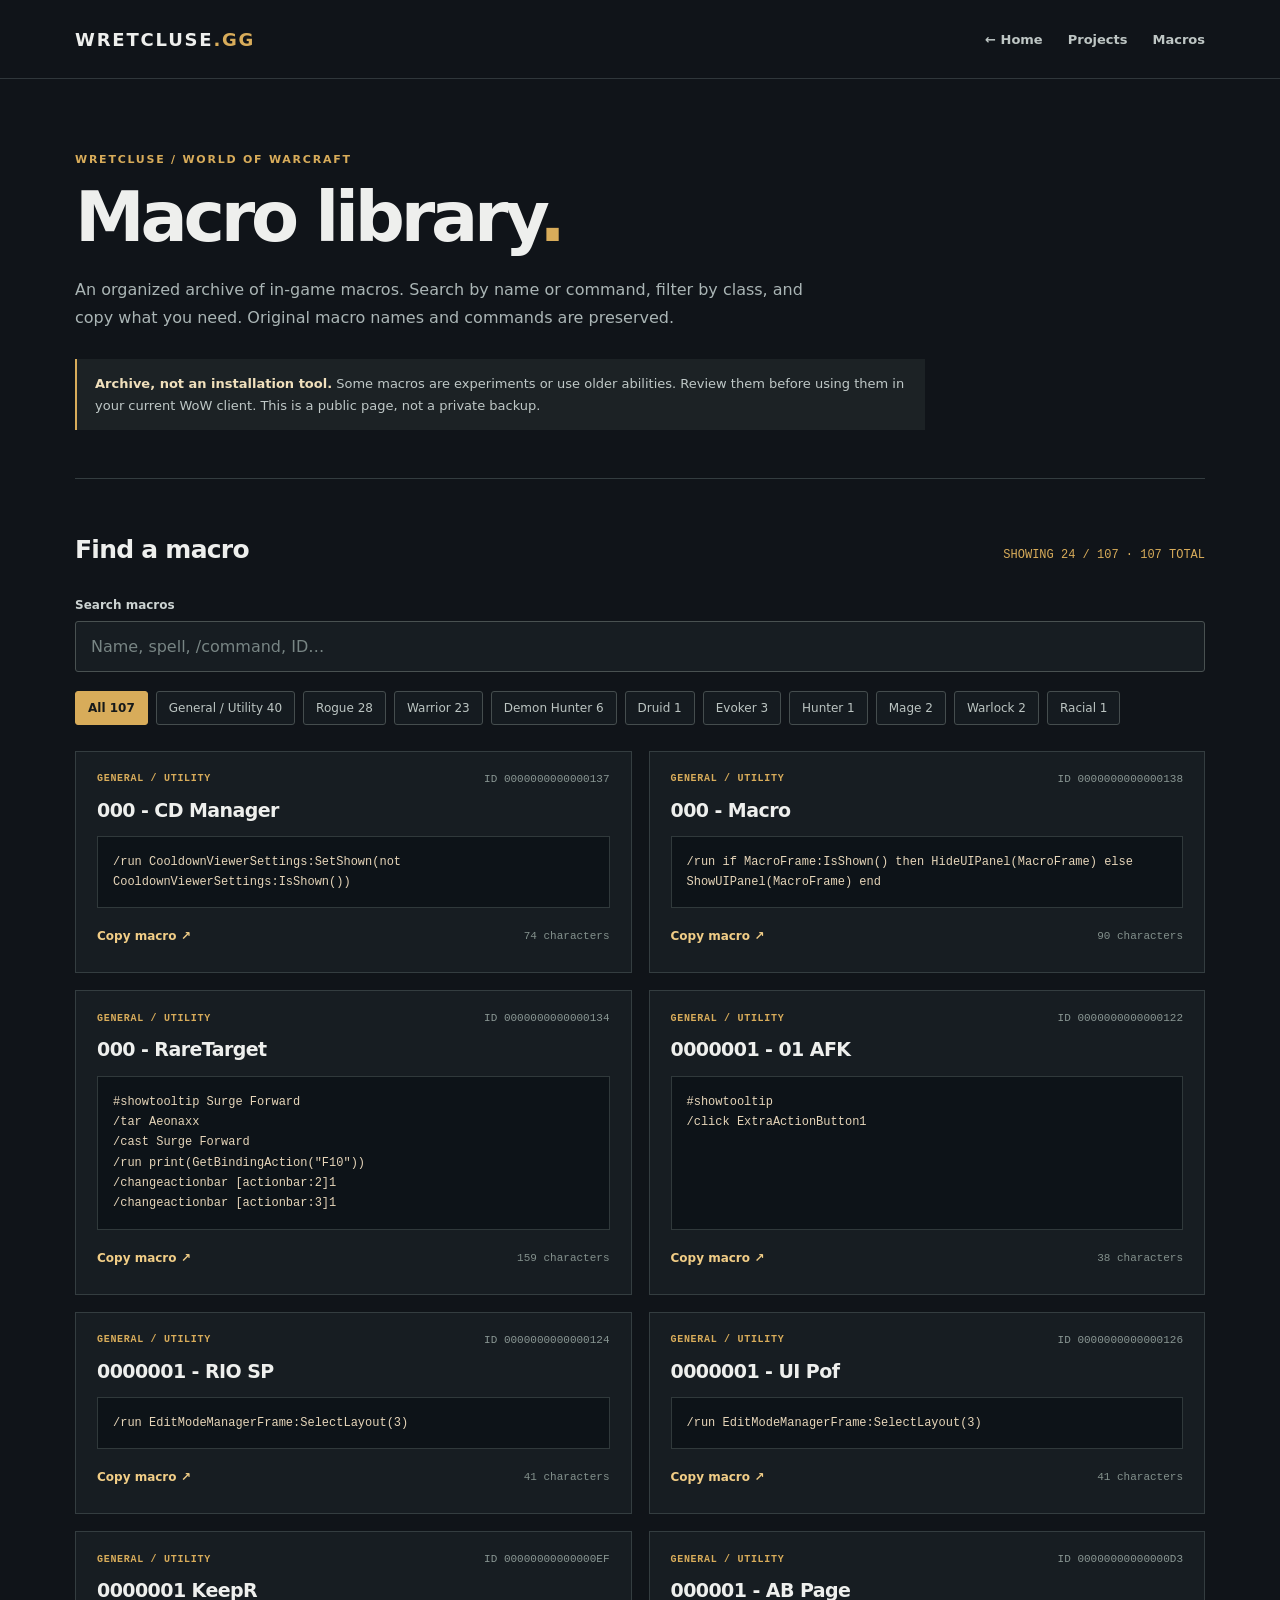
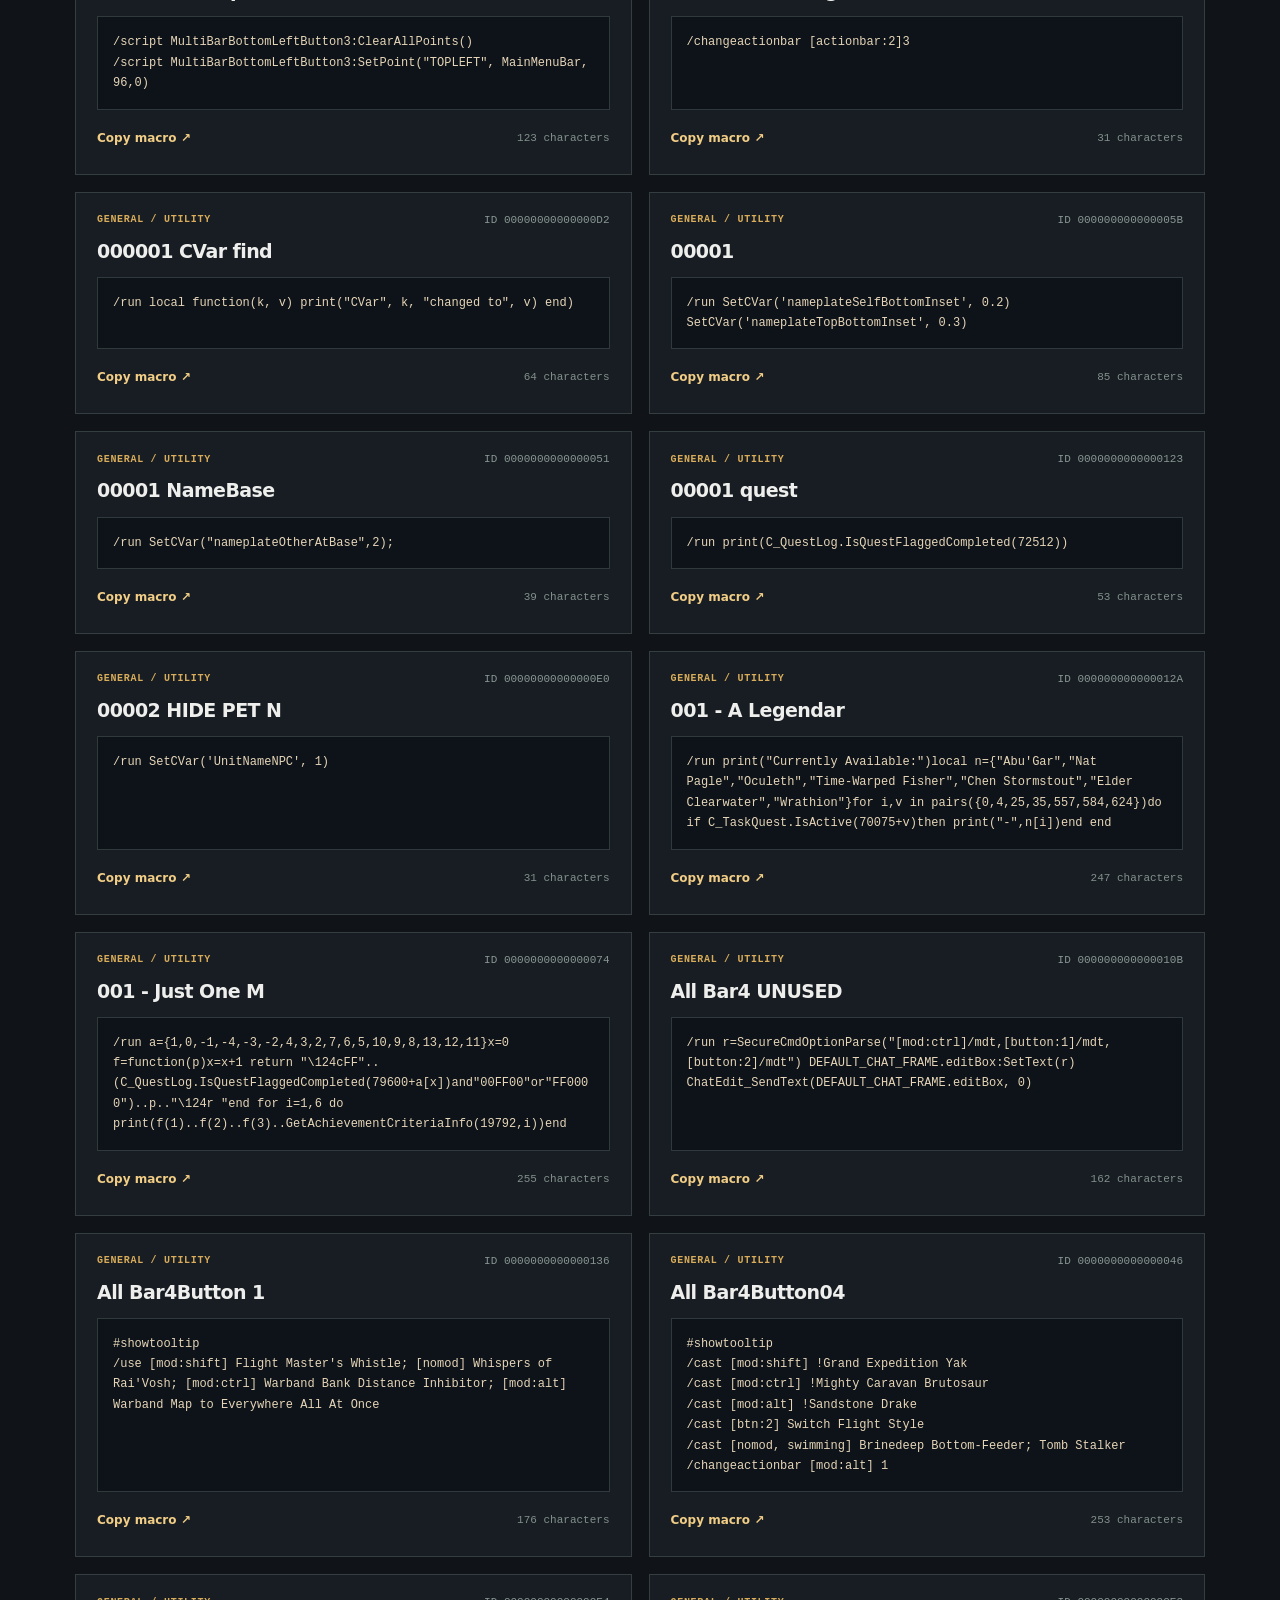
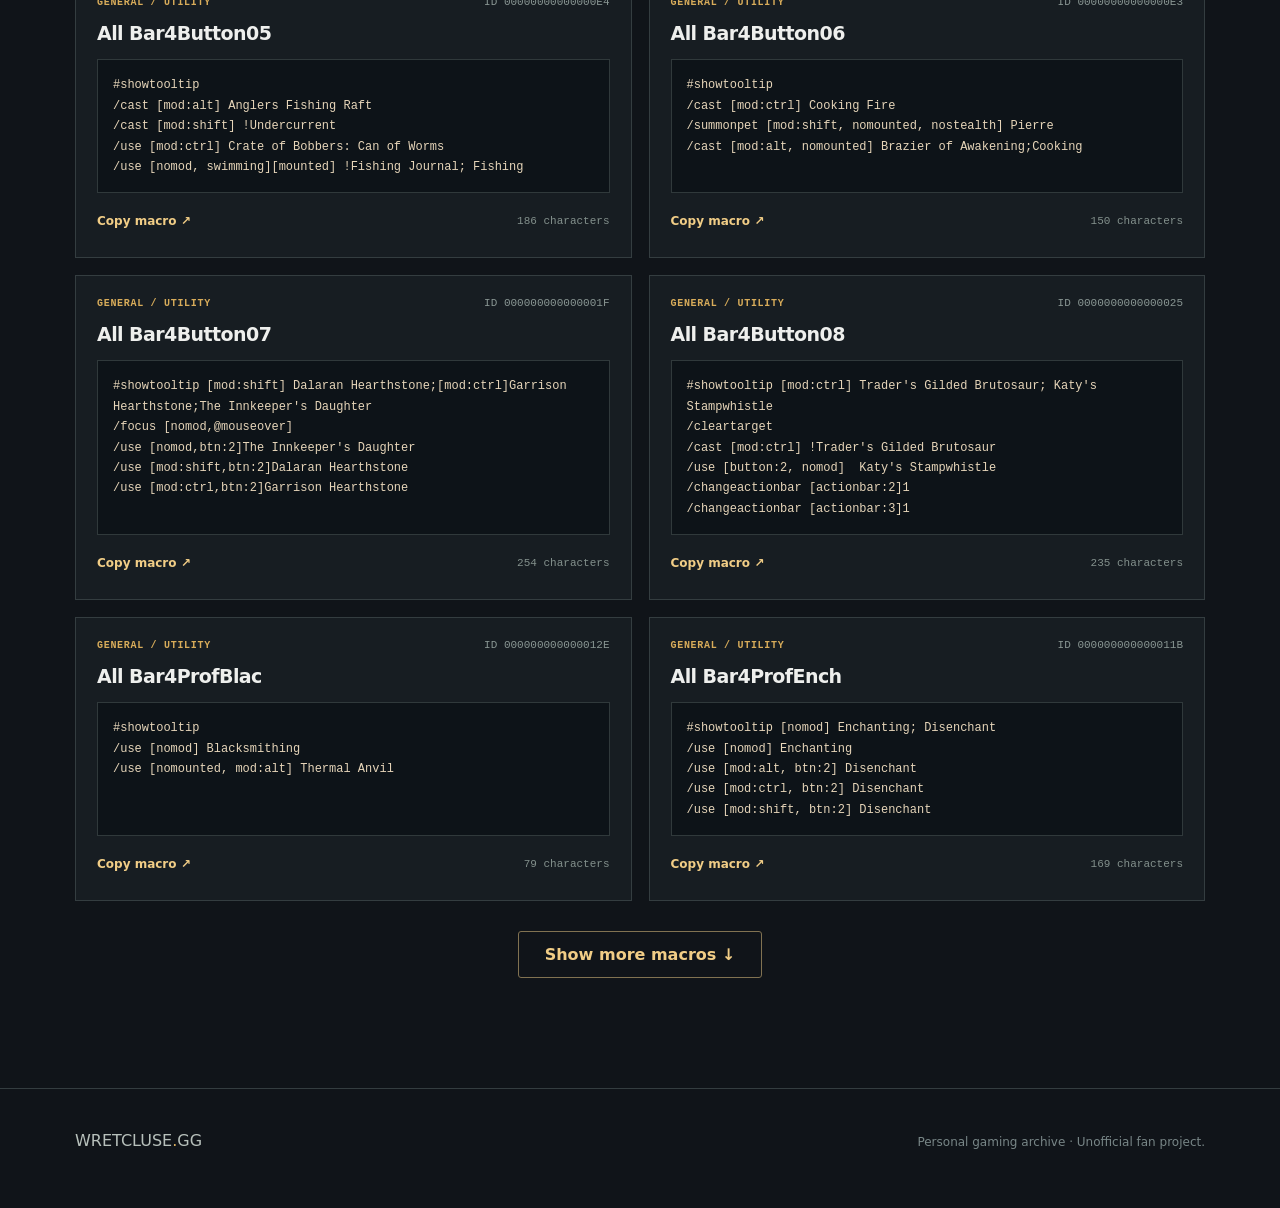
==== macros/index.html @ a11de262 "Add files via upload" ====
<!doctype html>
<html lang="en"><head>
<meta charset="utf-8"><meta name="viewport" content="width=device-width,initial-scale=1">
<meta name="theme-color" content="#101419"><meta name="description" content="Wretcluse's personal World of Warcraft macro library.">
<title>Macro Library — Wretcluse</title>
<link rel="icon" type="image/svg+xml" href="../favicon.svg">
<link rel="stylesheet" href="library.css">
<script src="macro-data.js" defer></script><script src="library.js" defer></script>
</head><body>
<a href="#results" class="skip">Skip to macros</a>
<header class="header"><div class="wrap head-row"><a class="brand" href="../index.html">WRETCLUSE<span>.GG</span></a><nav aria-label="Site navigation"><a href="../index.html">← Home</a><a href="../index.html#projects">Projects</a><a aria-current="page" href="./">Macros</a></nav></div></header>
<main class="wrap">
<section class="intro"><div class="eyebrow">WRETCLUSE / WORLD OF WARCRAFT</div><h1>Macro library<span>.</span></h1>
<p>An organized archive of in-game macros. Search by name or command, filter by class, and copy what you need. Original macro names and commands are preserved.</p>
<div class="archive-note"><strong>Archive, not an installation tool.</strong> Some macros are experiments or use older abilities. Review them before using them in your current WoW client. This is a public page, not a private backup.</div>
</section>
<section class="browse" aria-labelledby="browse-heading"><div class="section-top"><h2 id="browse-heading">Find a macro</h2><span id="summary" aria-live="polite">Loading…</span></div>
<div class="control-row"><label class="search-label" for="search">Search macros</label><input id="search" type="search" placeholder="Name, spell, /command, ID…" autocomplete="off" spellcheck="false"></div>
<div id="filters" class="filters" aria-label="Filter by class"></div>
<div id="results" class="cards" aria-live="off"></div><p id="none" class="empty" hidden>No macros match these filters.</p>
<div class="pager"><button type="button" id="more" hidden>Show more macros ↓</button></div>
</section>
</main><footer class="footer"><div class="wrap"><span>WRETCLUSE<span class="gold">.</span>GG</span><p>Personal gaming archive · Unofficial fan project.</p></div></footer>
<div id="announcer" class="sr-only" aria-live="polite" role="status"></div></body></html>
---- macros/library.css ----
:root{color-scheme:dark;--bg:#101419;--gold:#d8ac5a;--goldsoft:#f1cd86;--text:#eeefed;--muted:#aab5b5;--dim:#788687;--line:#343d40;--panel:#171d22;font-family:'Segoe UI',Inter,system-ui,sans-serif}*{box-sizing:border-box}html{scroll-behavior:smooth}body{margin:0;min-width:320px;background:var(--bg);color:var(--text)}a{color:inherit;text-decoration:none}button,input{font:inherit}button{cursor:pointer}button:focus-visible,input:focus-visible,a:focus-visible{outline:2px solid var(--goldsoft);outline-offset:3px}.wrap{width:min(1130px,calc(100% - 52px));margin:0 auto}.header{border-bottom:1px solid #30373b;background:#101419}.head-row{min-height:78px;display:flex;align-items:center;justify-content:space-between;gap:16px}.brand{font-weight:850;letter-spacing:.1em;font-size:18px}.brand span,.gold{color:var(--gold)}nav{display:flex;gap:25px;color:#bec6c4;font-size:13px;font-weight:600}nav a:hover{color:var(--goldsoft)}.intro{padding:74px 0 48px}.eyebrow{font-size:11px;letter-spacing:.16em;color:var(--gold);font-weight:800}.intro h1{font-size:clamp(42px,6.5vw,70px);letter-spacing:-.06em;margin:14px 0 20px;line-height:1.08}.intro h1 span{color:var(--gold)}.intro>p{max-width:730px;color:var(--muted);font-size:16px;line-height:1.8}.archive-note{max-width:850px;border-left:2px solid var(--gold);background:#1c2225;padding:14px 18px;color:#bfc8c7;font-size:13px;line-height:1.65;margin-top:26px}.archive-note strong{color:#f0e0bc}.browse{border-top:1px solid var(--line);padding:35px 0 110px}.section-top{display:flex;align-items:baseline;justify-content:space-between;gap:15px}.section-top h2{font-size:25px;letter-spacing:-.03em}.section-top span{font:12px Consolas,monospace;color:var(--gold)}.control-row{display:grid;gap:9px;margin:13px 0 19px}.search-label{font-size:12px;color:#ccd3d2;font-weight:700}.control-row input{width:100%;padding:15px;background:#171d22;border:1px solid #495151;border-radius:3px;color:white}.control-row input::placeholder{color:#788584}.filters{display:flex;flex-wrap:wrap;gap:8px;margin-bottom:26px}.filter{border:1px solid #454d4e;color:#bcc5c2;background:#151b20;border-radius:3px;font-size:12px;padding:9px 12px}.filter:hover{border-color:#857555}.filter[aria-pressed=true]{background:var(--gold);border-color:var(--gold);color:#16191a;font-weight:750}.cards{display:grid;grid-template-columns:repeat(2,minmax(0,1fr));gap:17px}.card{min-width:0;background:var(--panel);border:1px solid var(--line);padding:21px;display:flex;flex-direction:column;gap:13px}.card-head{display:flex;align-items:center;justify-content:space-between;gap:10px}.category{font:750 10px Consolas,monospace;letter-spacing:.07em;text-transform:uppercase;color:var(--gold)}.id{font:11px Consolas,monospace;color:#899693}.card h3{font-size:19px;line-height:1.32;letter-spacing:-.03em;margin:0;overflow-wrap:anywhere}.code{font:12px/1.7 Consolas,'Courier New',monospace;white-space:pre-wrap;overflow-wrap:anywhere;background:#0d1318;color:#e6d5b9;border:1px solid #30393b;padding:15px;overflow-x:auto;flex:1;margin:0;tab-size:2}.card-foot{display:flex;align-items:center;justify-content:space-between;gap:13px}.copy{border:0;background:transparent;color:var(--goldsoft);font-size:12px;font-weight:750;padding:8px 0}.copy:hover{color:#ffe5a6}.length{font:11px Consolas,monospace;color:#83908c}.pager{text-align:center;margin-top:30px}.pager button{padding:13px 26px;border:1px solid #817251;background:transparent;color:var(--goldsoft);font-weight:700;border-radius:3px}.pager button:hover{background:#26241f}.empty{text-align:center;color:var(--muted);padding:50px 0}.footer{border-top:1px solid var(--line);padding:34px 0;color:#b7c0bb}.footer>.wrap{display:flex;align-items:baseline;justify-content:space-between;gap:20px}.footer p{font-size:12px;color:var(--dim)}.skip,.sr-only{position:absolute;width:1px;height:1px;overflow:hidden;clip:rect(0,0,0,0);white-space:nowrap}.skip:focus{position:static;width:auto;height:auto;clip:auto;display:block;padding:12px;background:var(--gold);color:black}@media(max-width:720px){.wrap{width:calc(100% - 32px)}.head-row{flex-wrap:wrap;padding:16px 0}.cards{grid-template-columns:1fr}.intro{padding-top:52px}.footer>.wrap{display:block}nav{gap:18px}}@media(prefers-reduced-motion:reduce){html{scroll-behavior:auto}}
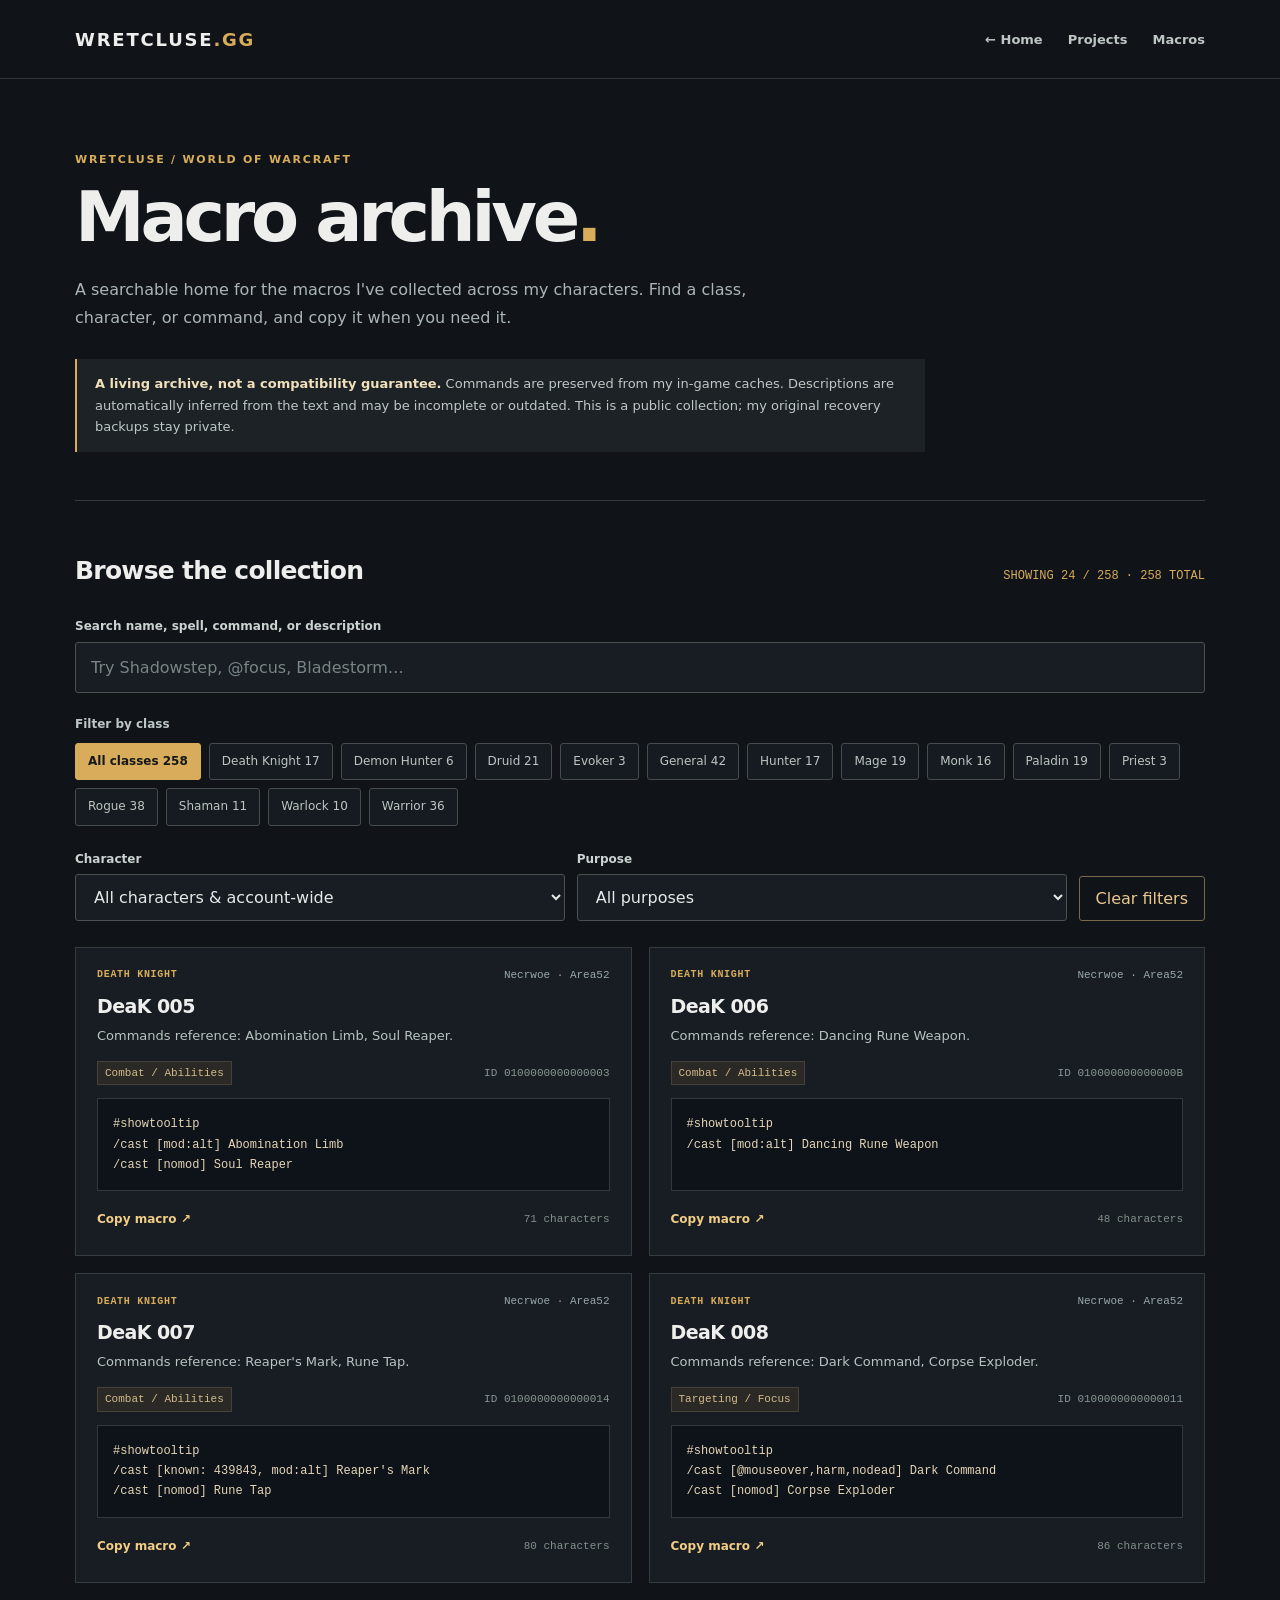
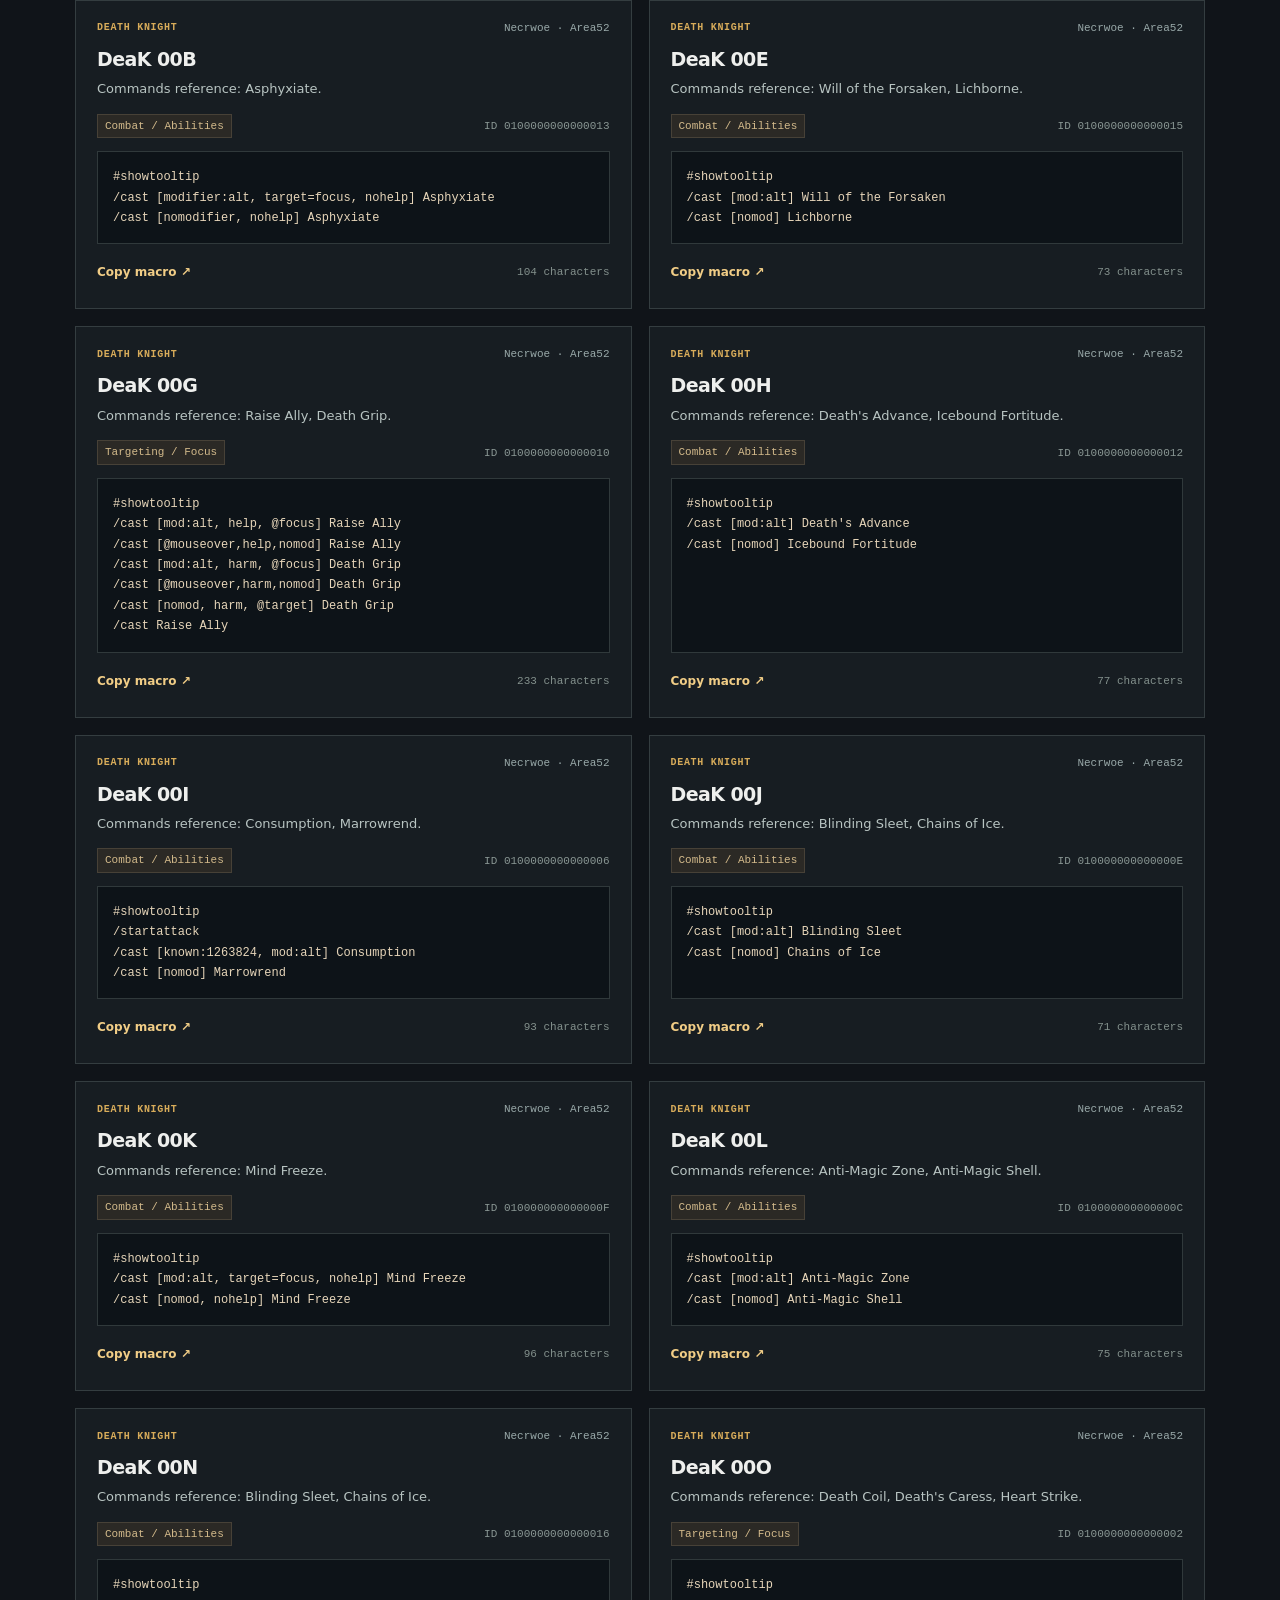
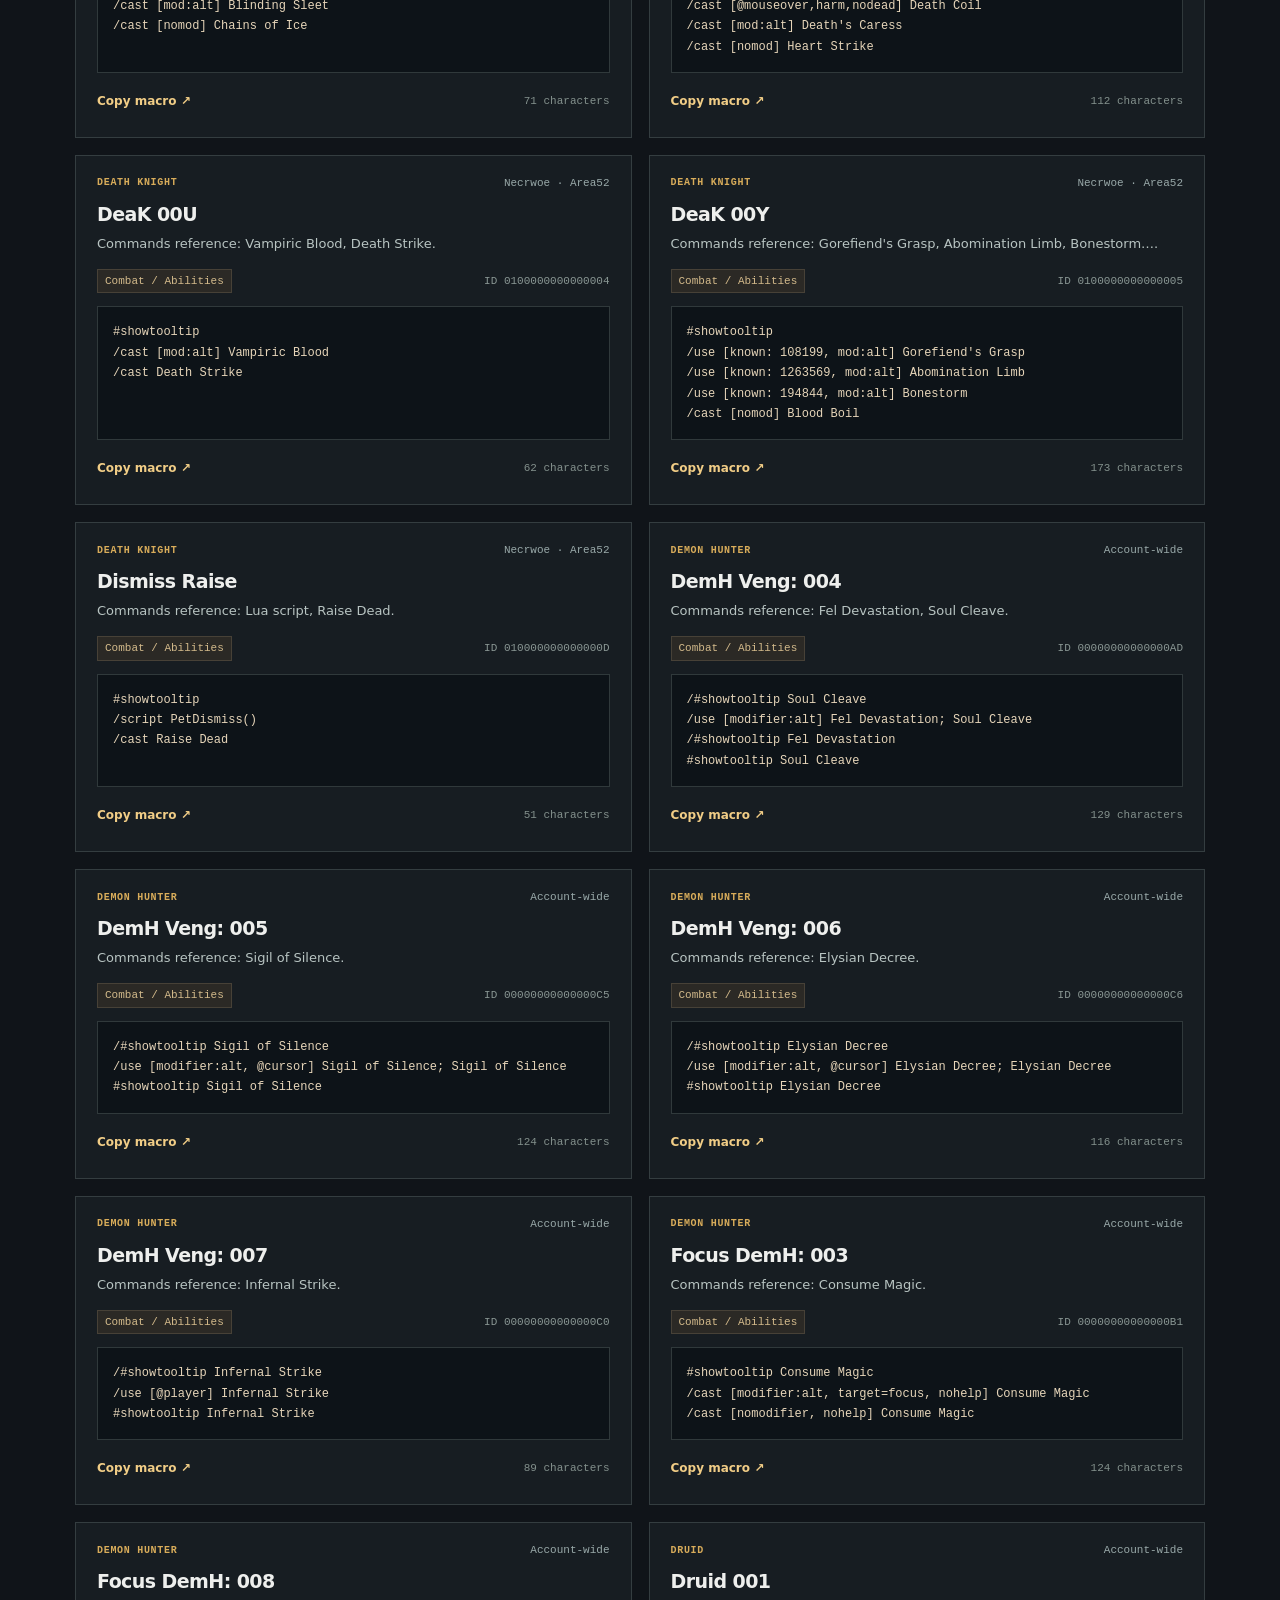
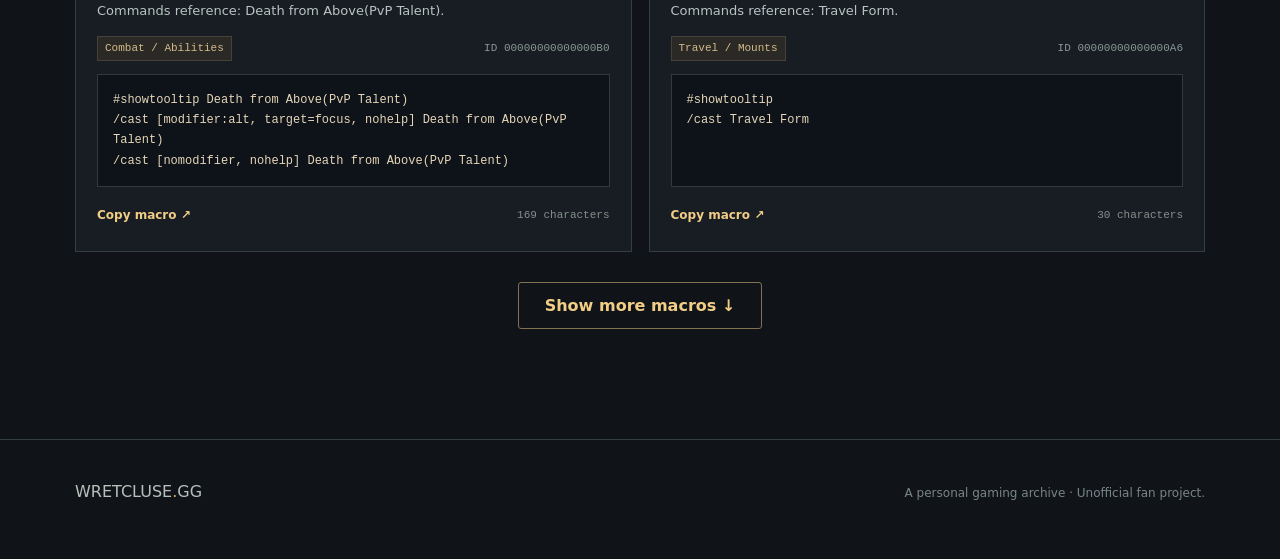
==== commit 3820653a: "Add files via upload" ====
--- a/macros/index.html
+++ b/macros/index.html
@@ -1,24 +1,48 @@
 <!doctype html>
-<html lang="en"><head>
-<meta charset="utf-8"><meta name="viewport" content="width=device-width,initial-scale=1">
-<meta name="theme-color" content="#101419"><meta name="description" content="Wretcluse's personal World of Warcraft macro library.">
-<title>Macro Library — Wretcluse</title>
-<link rel="icon" type="image/svg+xml" href="../favicon.svg">
-<link rel="stylesheet" href="library.css">
-<script src="macro-data.js" defer></script><script src="library.js" defer></script>
-</head><body>
-<a href="#results" class="skip">Skip to macros</a>
-<header class="header"><div class="wrap head-row"><a class="brand" href="../index.html">WRETCLUSE<span>.GG</span></a><nav aria-label="Site navigation"><a href="../index.html">← Home</a><a href="../index.html#projects">Projects</a><a aria-current="page" href="./">Macros</a></nav></div></header>
-<main class="wrap">
-<section class="intro"><div class="eyebrow">WRETCLUSE / WORLD OF WARCRAFT</div><h1>Macro library<span>.</span></h1>
-<p>An organized archive of in-game macros. Search by name or command, filter by class, and copy what you need. Original macro names and commands are preserved.</p>
-<div class="archive-note"><strong>Archive, not an installation tool.</strong> Some macros are experiments or use older abilities. Review them before using them in your current WoW client. This is a public page, not a private backup.</div>
-</section>
-<section class="browse" aria-labelledby="browse-heading"><div class="section-top"><h2 id="browse-heading">Find a macro</h2><span id="summary" aria-live="polite">Loading…</span></div>
-<div class="control-row"><label class="search-label" for="search">Search macros</label><input id="search" type="search" placeholder="Name, spell, /command, ID…" autocomplete="off" spellcheck="false"></div>
-<div id="filters" class="filters" aria-label="Filter by class"></div>
-<div id="results" class="cards" aria-live="off"></div><p id="none" class="empty" hidden>No macros match these filters.</p>
-<div class="pager"><button type="button" id="more" hidden>Show more macros ↓</button></div>
-</section>
-</main><footer class="footer"><div class="wrap"><span>WRETCLUSE<span class="gold">.</span>GG</span><p>Personal gaming archive · Unofficial fan project.</p></div></footer>
-<div id="announcer" class="sr-only" aria-live="polite" role="status"></div></body></html>
+<html lang="en">
+<head>
+  <meta charset="utf-8">
+  <meta name="viewport" content="width=device-width, initial-scale=1">
+  <meta name="theme-color" content="#101419">
+  <meta name="description" content="Wretcluse's World of Warcraft macro library — all classes and characters, searchable and copyable.">
+  <title>Macro Library — Wretcluse</title>
+  <link rel="icon" type="image/svg+xml" href="../favicon.svg">
+  <link rel="stylesheet" href="library.css">
+  <script src="macro-data.js" defer></script>
+  <script src="library.js" defer></script>
+</head>
+<body>
+  <a href="#results" class="skip">Skip to macro results</a>
+  <header class="header"><div class="wrap head-row">
+    <a class="brand" href="../">WRETCLUSE<span>.GG</span></a>
+    <nav aria-label="Site navigation"><a href="../">← Home</a><a href="../#projects">Projects</a><a aria-current="page" href="./">Macros</a></nav>
+  </div></header>
+  <main class="wrap">
+    <section class="intro">
+      <div class="eyebrow">WRETCLUSE / WORLD OF WARCRAFT</div>
+      <h1>Macro archive<span>.</span></h1>
+      <p>A searchable home for the macros I've collected across my characters. Find a class, character, or command, and copy it when you need it.</p>
+      <div class="archive-note"><strong>A living archive, not a compatibility guarantee.</strong> Commands are preserved from my in-game caches. Descriptions are automatically inferred from the text and may be incomplete or outdated. This is a public collection; my original recovery backups stay private.</div>
+    </section>
+    <section class="browse" aria-labelledby="browse-heading">
+      <div class="section-top"><h2 id="browse-heading">Browse the collection</h2><span id="summary" aria-live="polite">Loading…</span></div>
+      <div class="control-row">
+        <label for="search">Search name, spell, command, or description</label>
+        <input id="search" type="search" placeholder="Try Shadowstep, @focus, Bladestorm…" autocomplete="off" spellcheck="false">
+      </div>
+      <div class="filter-label">Filter by class</div>
+      <div id="filters" class="filters" role="group" aria-label="Filter by class"></div>
+      <div class="select-row">
+        <div><label for="character">Character</label><select id="character"><option value="all">All characters &amp; account-wide</option></select></div>
+        <div><label for="purpose">Purpose</label><select id="purpose"><option value="all">All purposes</option></select></div>
+        <button type="button" id="reset" class="reset">Clear filters</button>
+      </div>
+      <div id="results" class="cards"></div>
+      <p id="none" class="empty" hidden>No macros match. Try clearing your filters.</p>
+      <div class="pager"><button type="button" id="more" hidden>Show more macros ↓</button></div>
+    </section>
+  </main>
+  <footer class="footer"><div class="wrap"><span>WRETCLUSE<span class="gold">.</span>GG</span><p>A personal gaming archive · Unofficial fan project.</p></div></footer>
+  <div id="announcer" class="sr-only" aria-live="polite" role="status"></div>
+</body>
+</html>
--- a/macros/library.css
+++ b/macros/library.css
@@ -1 +1,17 @@
 :root{color-scheme:dark;--bg:#101419;--gold:#d8ac5a;--goldsoft:#f1cd86;--text:#eeefed;--muted:#aab5b5;--dim:#788687;--line:#343d40;--panel:#171d22;font-family:'Segoe UI',Inter,system-ui,sans-serif}*{box-sizing:border-box}html{scroll-behavior:smooth}body{margin:0;min-width:320px;background:var(--bg);color:var(--text)}a{color:inherit;text-decoration:none}button,input{font:inherit}button{cursor:pointer}button:focus-visible,input:focus-visible,a:focus-visible{outline:2px solid var(--goldsoft);outline-offset:3px}.wrap{width:min(1130px,calc(100% - 52px));margin:0 auto}.header{border-bottom:1px solid #30373b;background:#101419}.head-row{min-height:78px;display:flex;align-items:center;justify-content:space-between;gap:16px}.brand{font-weight:850;letter-spacing:.1em;font-size:18px}.brand span,.gold{color:var(--gold)}nav{display:flex;gap:25px;color:#bec6c4;font-size:13px;font-weight:600}nav a:hover{color:var(--goldsoft)}.intro{padding:74px 0 48px}.eyebrow{font-size:11px;letter-spacing:.16em;color:var(--gold);font-weight:800}.intro h1{font-size:clamp(42px,6.5vw,70px);letter-spacing:-.06em;margin:14px 0 20px;line-height:1.08}.intro h1 span{color:var(--gold)}.intro>p{max-width:730px;color:var(--muted);font-size:16px;line-height:1.8}.archive-note{max-width:850px;border-left:2px solid var(--gold);background:#1c2225;padding:14px 18px;color:#bfc8c7;font-size:13px;line-height:1.65;margin-top:26px}.archive-note strong{color:#f0e0bc}.browse{border-top:1px solid var(--line);padding:35px 0 110px}.section-top{display:flex;align-items:baseline;justify-content:space-between;gap:15px}.section-top h2{font-size:25px;letter-spacing:-.03em}.section-top span{font:12px Consolas,monospace;color:var(--gold)}.control-row{display:grid;gap:9px;margin:13px 0 19px}.search-label{font-size:12px;color:#ccd3d2;font-weight:700}.control-row input{width:100%;padding:15px;background:#171d22;border:1px solid #495151;border-radius:3px;color:white}.control-row input::placeholder{color:#788584}.filters{display:flex;flex-wrap:wrap;gap:8px;margin-bottom:26px}.filter{border:1px solid #454d4e;color:#bcc5c2;background:#151b20;border-radius:3px;font-size:12px;padding:9px 12px}.filter:hover{border-color:#857555}.filter[aria-pressed=true]{background:var(--gold);border-color:var(--gold);color:#16191a;font-weight:750}.cards{display:grid;grid-template-columns:repeat(2,minmax(0,1fr));gap:17px}.card{min-width:0;background:var(--panel);border:1px solid var(--line);padding:21px;display:flex;flex-direction:column;gap:13px}.card-head{display:flex;align-items:center;justify-content:space-between;gap:10px}.category{font:750 10px Consolas,monospace;letter-spacing:.07em;text-transform:uppercase;color:var(--gold)}.id{font:11px Consolas,monospace;color:#899693}.card h3{font-size:19px;line-height:1.32;letter-spacing:-.03em;margin:0;overflow-wrap:anywhere}.code{font:12px/1.7 Consolas,'Courier New',monospace;white-space:pre-wrap;overflow-wrap:anywhere;background:#0d1318;color:#e6d5b9;border:1px solid #30393b;padding:15px;overflow-x:auto;flex:1;margin:0;tab-size:2}.card-foot{display:flex;align-items:center;justify-content:space-between;gap:13px}.copy{border:0;background:transparent;color:var(--goldsoft);font-size:12px;font-weight:750;padding:8px 0}.copy:hover{color:#ffe5a6}.length{font:11px Consolas,monospace;color:#83908c}.pager{text-align:center;margin-top:30px}.pager button{padding:13px 26px;border:1px solid #817251;background:transparent;color:var(--goldsoft);font-weight:700;border-radius:3px}.pager button:hover{background:#26241f}.empty{text-align:center;color:var(--muted);padding:50px 0}.footer{border-top:1px solid var(--line);padding:34px 0;color:#b7c0bb}.footer>.wrap{display:flex;align-items:baseline;justify-content:space-between;gap:20px}.footer p{font-size:12px;color:var(--dim)}.skip,.sr-only{position:absolute;width:1px;height:1px;overflow:hidden;clip:rect(0,0,0,0);white-space:nowrap}.skip:focus{position:static;width:auto;height:auto;clip:auto;display:block;padding:12px;background:var(--gold);color:black}@media(max-width:720px){.wrap{width:calc(100% - 32px)}.head-row{flex-wrap:wrap;padding:16px 0}.cards{grid-template-columns:1fr}.intro{padding-top:52px}.footer>.wrap{display:block}nav{gap:18px}}@media(prefers-reduced-motion:reduce){html{scroll-behavior:auto}}
+/* Master library refinements */
+.filter-label{color:#bdc7c5;font-size:12px;font-weight:750;margin:24px 0 12px}
+.filter{line-height:1.45}
+.select-row{display:grid;grid-template-columns:1fr 1fr auto;align-items:end;gap:12px;margin:8px 0 26px}
+.select-row>div{display:grid;gap:8px;min-width:0}
+.select-row label,.control-row label{color:#cad3d0;font-size:12px;font-weight:700}
+.select-row select{width:100%;max-width:100%;font:inherit;padding:12px 14px;border:1px solid #495151;background:#171d22;color:#e5e9e7;border-radius:3px;min-height:44px}
+.select-row select:focus-visible,.reset:focus-visible{outline:2px solid #f1cd86;outline-offset:3px}
+.reset{padding:12px 16px;background:transparent;color:#eac88f;border:1px solid #78694b;border-radius:3px;min-height:44px}
+.reset:hover{background:#27251f}
+.source{font:11px Consolas,monospace;color:#99a9a9;text-align:right;overflow-wrap:anywhere}
+.card .description{color:#b8c4c2;font:13px/1.6 'Segoe UI',system-ui,sans-serif;margin:-6px 0 1px}
+.meta{display:flex;flex-wrap:wrap;justify-content:space-between;gap:8px;align-items:center}
+.purpose{font:11px/1.5 Consolas,monospace;color:#d3ba8b;background:#2b2925;border:1px solid #474137;padding:3px 7px}
+.code{min-height:64px}
+@media(max-width:720px){.select-row{grid-template-columns:1fr}.reset{justify-self:start}}
